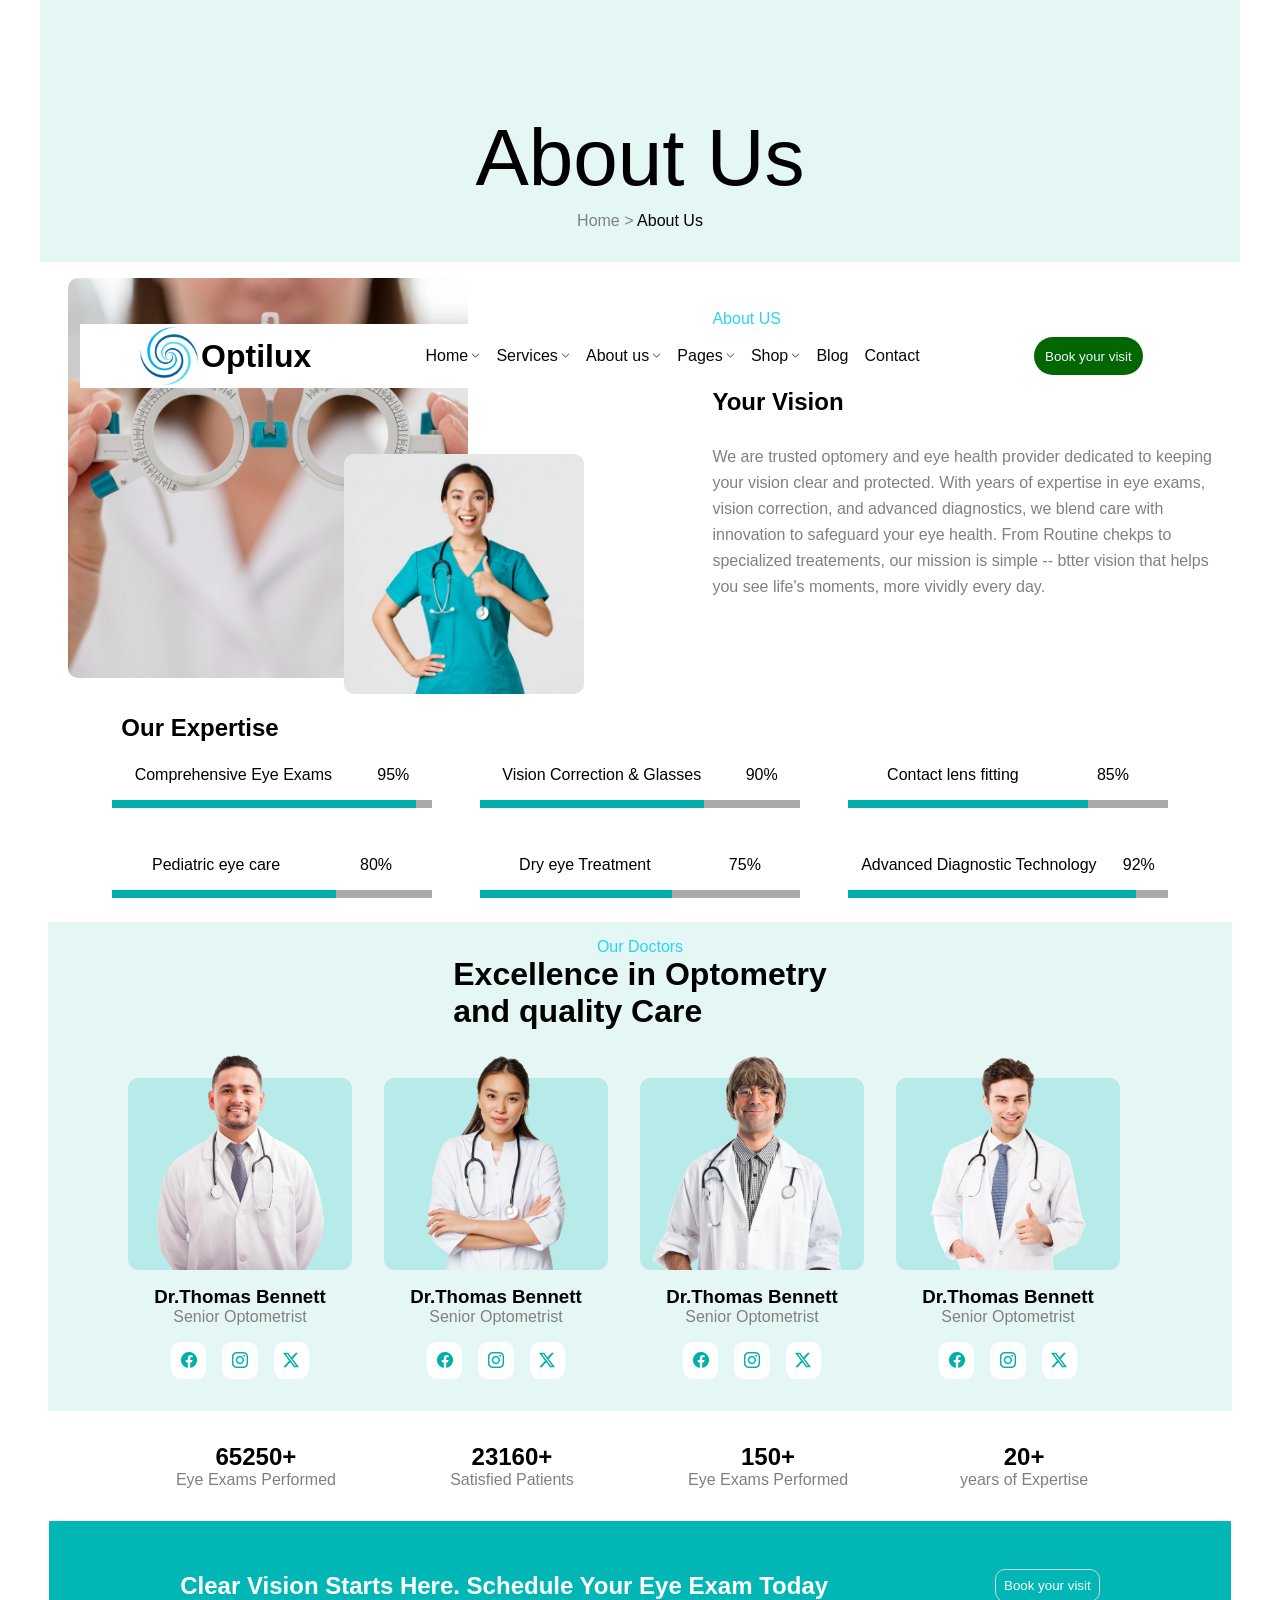
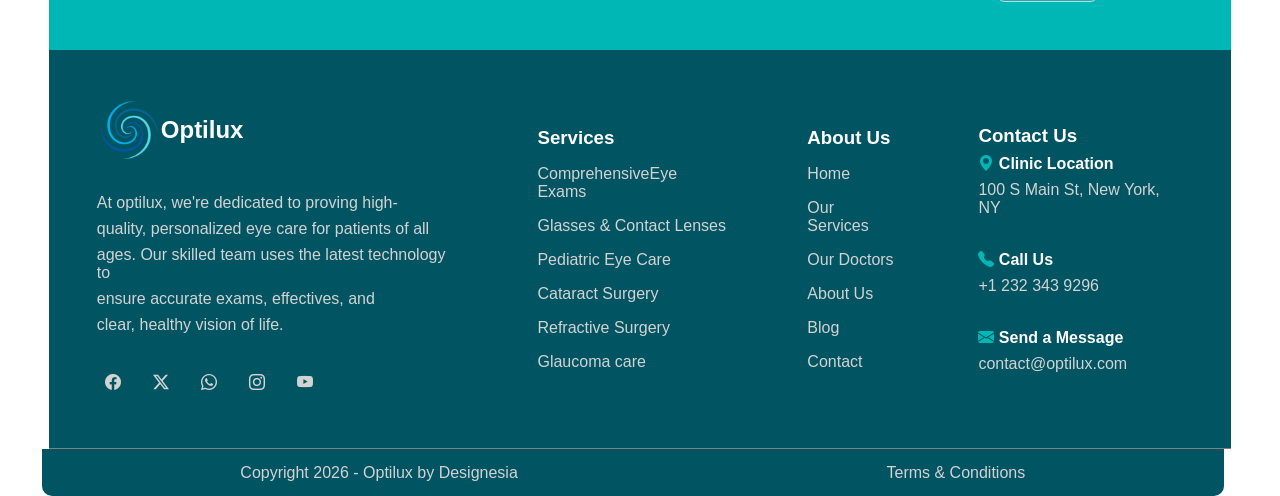
==== about.html @ 43e22937 "the first commit of the final project of the css and html" ====
<!DOCTYPE html>
<html lang="en">
<head>
    <meta charset="UTF-8">
    <meta name="viewport" content="width=device-width, initial-scale=1.0">
    <link rel="stylesheet" href="public/css/about.css">
    <link rel="stylesheet" href="https://cdn.jsdelivr.net/npm/bootstrap-icons@1.11.3/font/bootstrap-icons.min.css">
    <title>Document</title>
     
</head>
<body>
    <header class="thetop">
        <div class="imgandtitle">
       <img src="public/images/pngtree-hurricane-vortex-logo-symbol-png-image_6435398.png" alt="">
        <h1>Optilux</h1>
        </div>
       
        <nav class="thenavbar">
         <ul>
            <li><a href="index.html">Home <i class="bi bi-chevron-down" style="font-size: xx-small;"></i></a></li>
            <li><a href="services.html">Services <i class="bi bi-chevron-down" style="font-size: xx-small;"></i></a></li>
            <li><a href="about.html">About us <i class="bi bi-chevron-down" style="font-size: xx-small;"></i></a></li>
            <li><a href="">Pages <i class="bi bi-chevron-down" style="font-size: xx-small;"></i></a></li>
            <li><a href="">Shop <i class="bi bi-chevron-down" style="font-size: xx-small;"></i></a></li>
            <li><a href="">Blog</a></li>
            <li><a href="">Contact</a></li>
         </ul>
        </nav>
        <button class="btn1"><p>Book your visit</p></button>
    </header>
<main>
    <section class="conta1">
        <div class="box1">
            <h1 class="h1first">About Us</h1>
            <p><span class="grayp">Home > </span>About Us </p>
        </div>
    </section>

    <section class="conta2">
   <div class="box2">
    <img class="c2frstimg" src="public/images/massen.webp" alt="">
    <img class="c2scdimg" src="public/images/thumsup.webp" alt="">
   </div>

   <div class="box3">
    <p class="bluep">About US</p>
    <h1>Caring for Eyes, Enhancing <br> Your Vision</h1>
    <div class="clsdivtxt">
        <p class="grayp">We are trusted optomery and eye health provider dedicated to keeping
        <p class="grayp">your vision clear and protected. With years of expertise  in eye exams,</p> 
        <p class="grayp"> vision correction, and advanced diagnostics, we blend care with </p>
        <p class="grayp">innovation to safeguard your eye health. From Routine chekps to </p>
        <p class="grayp">specialized treatements, our mission is simple -- btter vision that helps</p> 
        <p class="grayp">you see life's moments, more vividly every day.</p>
    </div>
   
   </div>

    </section>
    <!--todo the start of the div that contain the last part of the section    -->
    <h2 class="marglf">Our Expertise</h2>
<div class="container2">
    <!-- ?the begin of  box3 -->
     <div class="box4">
        
        <div class="analis">
            <div class="textpercentage"><p>Comprehensive Eye Exams</p> <p class="plightgray">95%</p> </div>
            <div class="grayone"><div class="greenone"></div></div>
        </div>
        
        <div class="analis">
            <div class="textpercentage"><p>Vision Correction & Glasses</p> <p class="plightgray">90%</p> </div>
            <div class="grayone"><div class="greenone1"></div></div>
        </div>
        
        <div class="analis">
            <div class="textpercentage"><p>Contact lens fitting</p> <p class="plightgray">85%</p> </div>
            <div class="grayone"><div class="greenone2"></div></div>
        </div>
        
        <div class="analis">
            <div class="textpercentage"><p>Pediatric eye care</p> <p class="plightgray">80%</p> </div>
            <div class="grayone"><div class="greenone3"></div></div>
        </div>
        
        <div class="analis">
            <div class="textpercentage"><p>Dry eye Treatment</p> <p class="plightgray">75%</p> </div>
            <div class="grayone"><div class="greenone4"></div></div>
        </div>
        
        <div class="analis">
            <div class="textpercentage"><p>Advanced Diagnostic Technology</p> <p class="plightgray">92%</p> </div>
            <div class="grayone"><div class="greenone5"></div></div>
        </div>
        <!--? the end of the box3 -->
     </div>
<!-- todo the end of the div that contain the last part of the section -->
</div>  

<!-- the div that contain the text before the section -->
 <div class="div§txt§">
       <p class="bluep">Our Doctors</p>
       <h1>Excellence in Optometry <br> and quality Care</h1> 
    </div>
<section class="conta3">
   
    

    <div class="div-cards">
          <!--? the card that contain the img and the text and the box -->
<div>
    <div class="imgbox">
       <img class="imgmex" src="public/images/mexi.webp" alt=""> 
    </div>
    
    <div>
        <div class="txtdr">
          <h3>Dr.Thomas Bennett</h3>
        <p class="grayp">Senior Optometrist</p>  
        </div>
        
        <div class="iconconta">
            <div class="iconbox"><i class="bi bi-facebook"></i></div><div class="iconbox"><i class="bi bi-instagram"></i></div><div class="iconbox"><i class="bi bi-twitter-x"></i></div>
        </div>

    </div>
    <!--? the card that contain the img and the text and the box -->
</div>


    <!--? the card that contain the img and the text and the box -->
<div>
    <div class="imgbox">
       <img class="imgmex" src="public/images/toky.webp" alt=""> 
    </div>
    
    <div>
        <div class="txtdr">
          <h3>Dr.Thomas Bennett</h3>
        <p class="grayp">Senior Optometrist</p>  
        </div>
        
        <div class="iconconta">
            <div class="iconbox"><i class="bi bi-facebook"></i></div><div class="iconbox"><i class="bi bi-instagram"></i></div><div class="iconbox"><i class="bi bi-twitter-x"></i></div>
        </div>

    </div>
    <!--? the card that contain the img and the text and the box -->
</div>


    <!--? the card that contain the img and the text and the box -->
<div>
    <div class="imgbox">
       <img class="imgmex" src="public/images/haiw.webp" alt=""> 
    </div>
    
    <div>
        <div class="txtdr">
          <h3>Dr.Thomas Bennett</h3>
        <p class="grayp">Senior Optometrist</p>  
        </div>
        
        <div class="iconconta">
            <div class="iconbox"><i class="bi bi-facebook"></i></div><div class="iconbox"><i class="bi bi-instagram"></i></div><div class="iconbox"><i class="bi bi-twitter-x"></i></div>
        </div>

    </div>
    <!--? the card that contain the img and the text and the box -->
</div>

    <!--? the card that contain the img and the text and the box -->
<div>
    <div class="imgbox">
       <img class="imgmex" src="public/images/sthaiw.webp" alt=""> 
    </div>
    
    <div>
        <div class="txtdr">
          <h3>Dr.Thomas Bennett</h3>
        <p class="grayp">Senior Optometrist</p>  
        </div>
        
        <div class="iconconta">
            <div class="iconbox"><i class="bi bi-facebook"></i></div><div class="iconbox"><i class="bi bi-instagram"></i></div><div class="iconbox"><i class="bi bi-twitter-x"></i></div>
        </div>

    </div>
    <!--? the card that contain the img and the text and the box -->
</div>  


    </div>

</section>

<section class="conta4">
    <div class="card2">
      <h1>65250+</h1>
      <p class="grayp">Eye Exams Performed</p>
    </div>
    <div class="card2">
      <h1>23160+</h1>
      <p class="grayp">Satisfied Patients</p>
    </div>

    <div class="card2">
      <h1>150+</h1>
      <p class="grayp">Eye Exams Performed</p>
    </div>

    <div class="card2">
      <h1>20+</h1>
      <p class="grayp">years of Expertise</p>
    </div>
</section>

   <div class="vdtxt">
    <h2>Clear Vision Starts Here. Schedule Your Eye Exam Today</h2>
     <button class="btnvd">Book your visit</button>    
</div>
<section class="conta8">
       <!-- ? the div that contain the icon and the title and the text and the logos -->
        <div class="box6">
           <div class="imgandtitle">
       <img src="public/images/pngtree-hurricane-vortex-logo-symbol-png-image_6435398.png" alt="">
        <h1>Optilux</h1>
        </div>

        <div class="txt6div">
             <p class="pwhitebold">At optilux, we're dedicated to proving high-</p>
             <p class="pwhitebold">quality, personalized eye care for patients of all</p>
             <p class="pwhitebold">ages. Our skilled team uses the latest technology to </p>
             <p class="pwhitebold"> ensure accurate exams, effectives, and </p> 
             <p class="pwhitebold"> clear, healthy vision of life. </p>

        </div>
        <!-- * the div that has the logos -->
        <div class="iconboxdiv">
          <div class="iconbox2"><i class="bi bi-facebook"></i></div>
          <div class="iconbox2"><i class="bi bi-twitter-x"></i></div>
          <div class="iconbox2"><i class="bi bi-whatsapp"></i></div>
          <div class="iconbox2"><i class="bi bi-instagram"></i></div>
          
          
          <div class="iconbox2"><i class="bi bi-youtube"></i></div>

        <!-- * the end of the div that has the logos  -->
        </div>
 <!--? the div that contain the icon and the title and the text and the logos -->
        </div>

        <!-- ? the start of the div that contain the services section -->
         <div class="box7">
            <h3>Services</h3>
            <p class="pwhitebold">ComprehensiveEye Exams</p>
            <p class="pwhitebold">Glasses & Contact Lenses</p>
            <p class="pwhitebold">Pediatric Eye Care</p>
            <p class="pwhitebold">Cataract Surgery</p>
            <p class="pwhitebold">Refractive Surgery</p>
            <p class="pwhitebold">Glaucoma care</p>
          <!-- ? the end of the div that contain the services section -->
        </div>

        <!-- ? the start of the div that contain the About us part -->
         <div class="box8">
        <h3>About Us</h3>
        <p class="pwhitebold">Home</p>
        <p class="pwhitebold">Our Services</p>
        <p class="pwhitebold">Our Doctors</p>
        <p class="pwhitebold">About Us</p>
        <p class="pwhitebold">Blog</p>
        <p class="pwhitebold">Contact</p>
            <!-- ? the end of thediv that contain the About us part -->
         </div>

         <!--? the start of the div that contain the contact part  -->
         <div class="box9">
               <h3>Contact Us</h3>
               <h4><i class="bi bi-geo-alt-fill" style="color: rgb(1, 183, 182);"></i>  Clinic Location</h4>
               <p class="pwhitebold">100 S Main St, New York, NY</p>
               <br>
               <h4><i class="bi bi-telephone-fill" style="color:rgb(1, 183, 182);"></i>  Call Us</h4>
               <p class="pwhitebold"> +1 232 343 9296</p>
               <br>
               <h4><i class="bi bi-envelope-fill" style="color: rgb(1, 183, 182);"></i>  Send a Message</h4>
               <p class="pwhitebold">contact@optilux.com</p>
            <!-- ? the end of div that contain the contact part -->
         </div>
</section>
    </main>

    <footer>
        <p class="pwhitebold">Copyright 2026 - Optilux by Designesia</p>
        <p class="pwhitebold">Terms & Conditions</p>
    </footer>
</main>
    
</body>
</html>
---- public/css/about.css ----
*{
    padding: 0%;
    margin: 0%;
}
body{
    font-family: 'Gill Sans', 'Gill Sans MT', Calibri, 'Trebuchet MS', sans-serif;
}
main{
    display: flex;
    flex-direction: column;
    justify-content: center;
    align-items: center;
}
.thetop{
    background-color: white;
    position: fixed;
    bottom: 32rem;
    left: 5rem;
    display: flex;
    flex-direction: row;
    justify-content: space-around;
    align-items: center;
    width: 70rem;
    z-index: 1000;
}
.imgandtitle{
    display: flex;
    flex-direction: row;
    align-items: center;
}
.imgandtitle img{
    width:4rem ;
}
.thenavbar{
    display: flex;
     gap: 1rem;
}
.thenavbar ul{
    display: flex;
    gap: 1rem;
    list-style: none;
}
.thenavbar ul a{
    color: rgb(8, 8, 8);
text-decoration: none;
    list-style: none;
    display: flex;
    align-items: center;
    justify-content: center;
    gap: 0.2rem;
}

.btn1{
    padding: 0.7rem;
    border-radius: 20px;
    border: none;
    background-color: rgb(2, 103, 2);
    color: aliceblue;
    cursor: pointer;
}
.btn1:hover p{
     transform: translateY(-7px);
}

/* the first container */
.conta1{
    padding-top: 5rem;
    margin-top: rem;
    width: 75rem;
background-color: rgb(229, 247, 245);

}
.box1{
    margin: 1rem;
    display: flex;
    flex-direction: column;
  align-items: center;
  padding: 1rem;
  gap: 0.5rem;
}
.grayp{
    color: gray;
}
.h1first{
    font-size: 5rem;
    font-weight: 400;
}

/* the second container */
.conta2{
display: flex;
flex-direction: row;
margin: 1rem;
}
.box2{

}
.bluep{
    color: rgb(40, 212, 246);
}
.c2frstimg{
width: 25rem;
border-radius: 10px;
}
.c2scdimg{
    position: relative;
    right: 8rem;
    top: 1rem;
    border-radius: 10px;
width: 15rem;
}
.box3{
    display: flex;
    flex-direction: column;
    gap: 2rem;
    margin-top:2rem;
}
.clsdivtxt{
display: flex;
flex-direction: column;
gap: 0.5rem;
}
.grayp2{
    color: gray;
    display: flex;
    flex-direction: column;
    gap: 1rem;
}

.container2{
    display: flex;
    justify-content: center;
}
.box4{
    display: grid;
    grid-template-columns: repeat(3,1fr);
    grid-template-rows: repeat(2,1fr);
    gap: 2rem;
}
.analis{
    display: flex;
    flex-direction: column;
    gap: 1rem;
    padding: 0.5rem;
}
.marglf{
    margin-right: 55rem;
    padding: 1rem;
}
.textpercentage{
    justify-content: space-around;
    display: flex;
}
.grayone{
    background-color: rgb(170, 169, 169);
    height: 0.5rem;
    width: 20rem;
}
.greenone{
    background-color: rgb(0, 174, 173);
    height: 0.5rem;
    width: 19rem;
}
.greenone1{
    background-color:rgb(0, 174, 173);
    height: 0.5rem;
    width: 14rem;
}
.greenone2{
    background-color: rgb(0, 174, 173);
    height: 0.5rem;
    width: 15rem;
}
.greenone3{
    background-color: rgb(0, 174, 173);
    height: 0.5rem;
    width: 14rem;
}
.greenone4{
    background-color: rgb(0, 174, 173);
    height: 0.5rem;
    width: 12rem;
}
.greenone5{
    background-color: rgb(0, 174, 173);
    height: 0.5rem;
    width: 18rem;
}

/* the third section */
.conta3{
    justify-content: center;
    align-items: center;
    width: 70rem;
    background-color: rgb(229, 247, 245);
    gap: 2rem;
    display: grid;
    grid-template-columns: repeat(4,1fr);
padding: 2rem;
}
.div§txt§{
    margin-top: 1rem;
    padding: 1rem;
    display: flex;
    flex-direction: column;
    align-items: center;
    background-color:rgb(229, 247, 245) ;
    width: 72rem;
}
.div-cards{
    justify-content: center;
    align-items: center;
    gap: 2rem;
    display: flex;
    margin-left:4rem;
}
.imgbox{
    border-radius: 10px;
    height: 12rem;
    background-color: rgb(182, 235, 234);
}
.iconconta{
    display: flex;
    flex-direction: row;
    align-items: center;
    gap: 1rem;
    justify-content: center;
}
.txtdr{
display: flex;
flex-direction: column;
padding: 1rem;
align-items: center;
}
.imgmex{
    position: relative;
    bottom: 2rem;
    width: 14rem;
}
.iconbox{
    background-color: white;
    border-radius: 10px;
    padding: 0.6rem;
    color: rgb(0, 174, 173);
    cursor: pointer;
}
.iconbox:hover{
    color: white;
background-color: aqua;
}

/* the fourth section */
.conta4{
    display: grid;
    grid-template-columns: repeat(4,1fr);
    gap: 6rem;
    padding: 2rem;
}
.card2{
    display: flex;
    flex-direction: column;
    align-items: center;
}
.vdtxt{
    width: 67.9rem;
    padding: 3rem;
    background-color: rgb(1, 183, 182);
    color: white;
    display: flex;
    justify-content: center;
    align-items: center;
    justify-content: space-around;
}
.btnvd{
    border-radius: 10px;
    padding: 0.5rem;
    border: 1px solid lightgray;
    background-color: rgb(1, 183, 182);
    color: white;
    cursor: pointer;
}



/* the eightth container */
.conta8{
    width: 67.9rem;
display: flex;
flex-direction: row;
gap: 5rem;
background-color: rgb(1, 84, 97);
color: white;
align-items: center;
padding: 3rem;
border-bottom: 1px solid gray;
}
.pwhitebold{
    color: lightgray;
}
.box6{
    gap: 2rem;
    display: flex;
    flex-direction: column;
}
.box7{
    gap: 1rem;
    display: flex;
    flex-direction: column;
}
.box8{
    gap: 1rem;
    display: flex;
    flex-direction: column;
}
.box9{
    gap: 0.5rem;
    display: flex;
    flex-direction: column;
}
.txt6div{
    display: flex;
    flex-direction: column;
    gap: 0.5rem;
}
.iconboxdiv{
    display: flex;
    flex-direction: row;
    gap: 1rem;
}
.iconbox2{
    color: lightgray;
    border-radius: 10px;
    padding: 0.5rem;
}

/* footer */
footer{
    width: 72.1rem;
    display: flex;
flex-direction: row;
justify-content: space-around;
background-color: rgb(1, 84, 97);
color: white;
align-items: center;
padding: 0.9rem;
margin-left: 2.6rem;
border-bottom-left-radius: 10px;
border-bottom-right-radius: 10px;

}
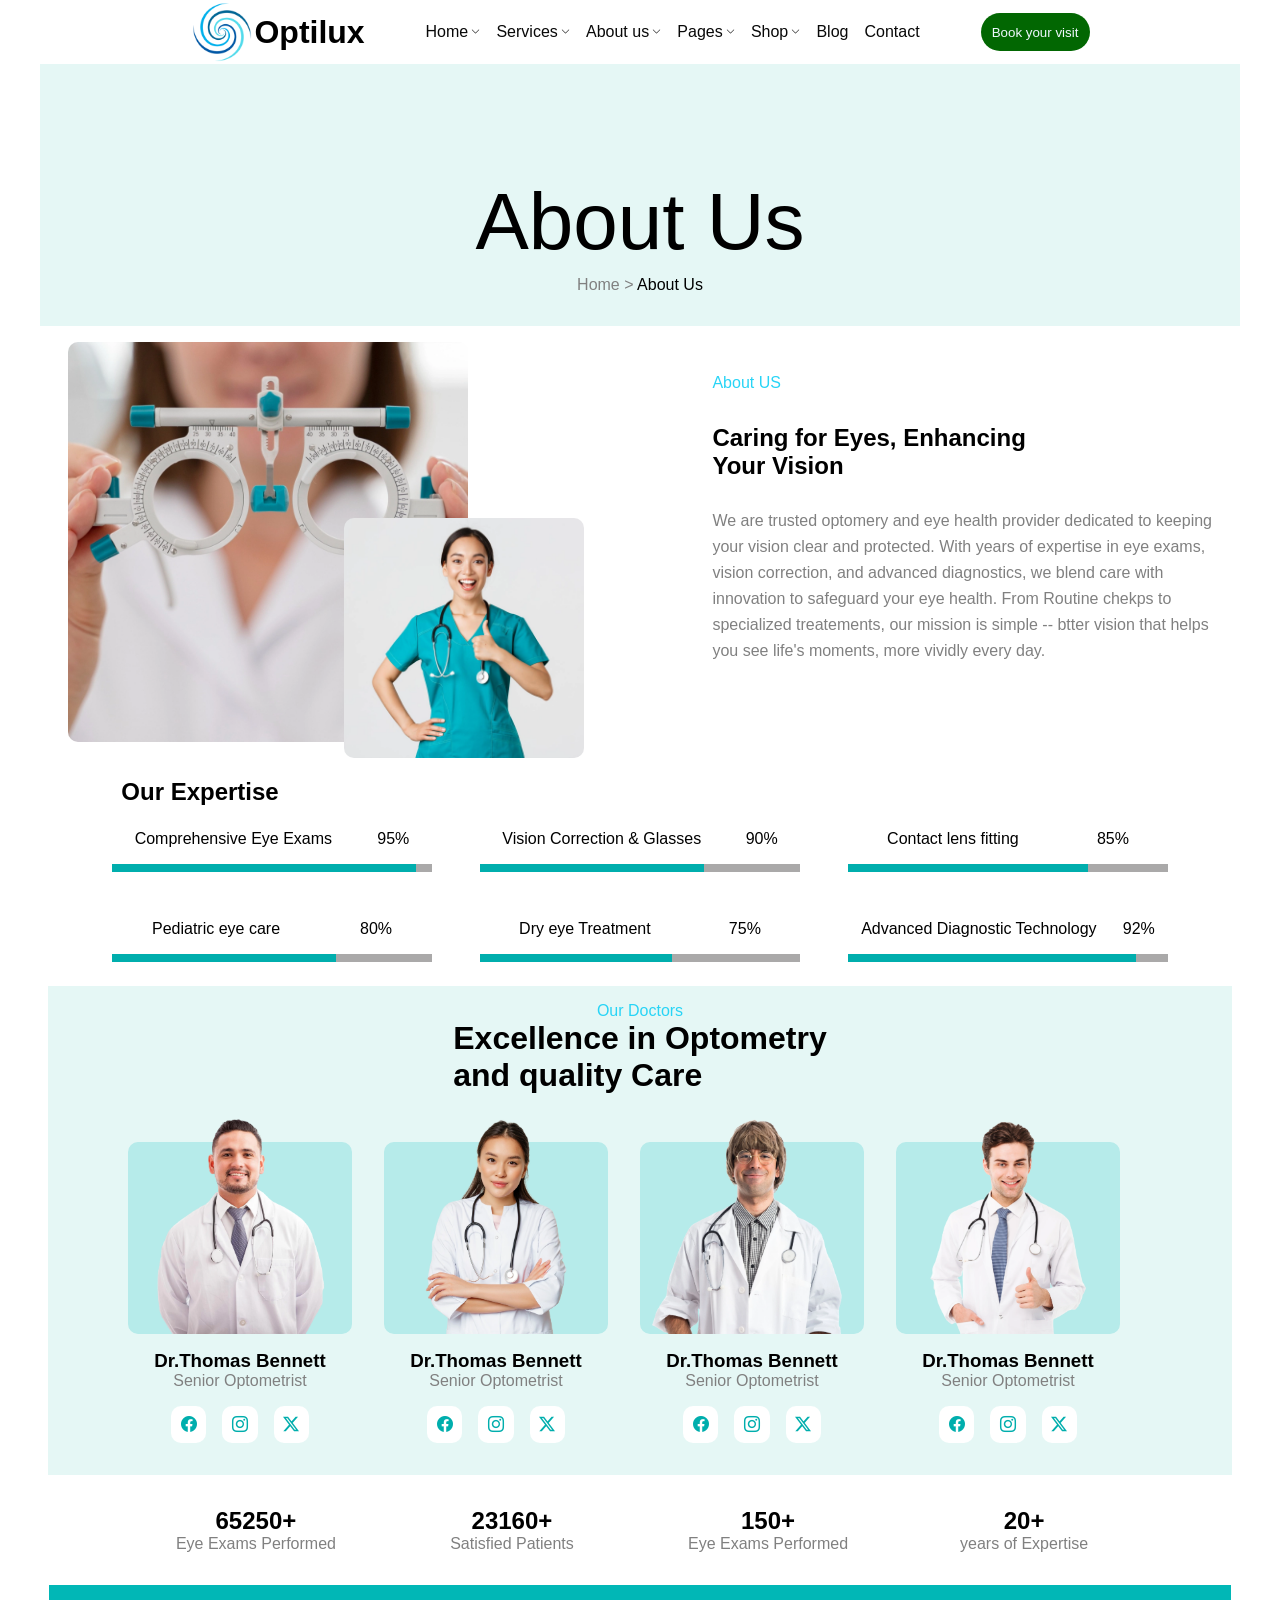
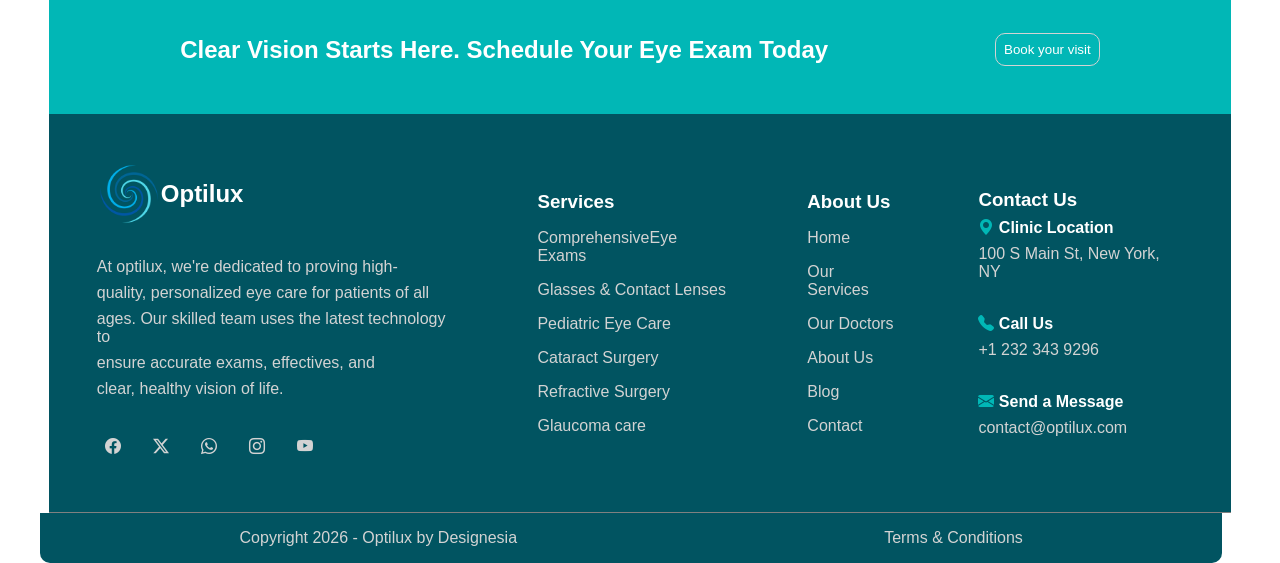
==== commit c2910c36: "editing the spacing" ====
--- a/about.html
+++ b/about.html
@@ -20,10 +20,10 @@
             <li><a href="index.html">Home <i class="bi bi-chevron-down" style="font-size: xx-small;"></i></a></li>
             <li><a href="services.html">Services <i class="bi bi-chevron-down" style="font-size: xx-small;"></i></a></li>
             <li><a href="about.html">About us <i class="bi bi-chevron-down" style="font-size: xx-small;"></i></a></li>
-            <li><a href="">Pages <i class="bi bi-chevron-down" style="font-size: xx-small;"></i></a></li>
-            <li><a href="">Shop <i class="bi bi-chevron-down" style="font-size: xx-small;"></i></a></li>
+            <li><a href="faq.html">Pages <i class="bi bi-chevron-down" style="font-size: xx-small;"></i></a></li>
+            <li><a href="shop1.html">Shop <i class="bi bi-chevron-down" style="font-size: xx-small;"></i></a></li>
             <li><a href="">Blog</a></li>
-            <li><a href="">Contact</a></li>
+            <li><a href="contact.html">Contact</a></li>
          </ul>
         </nav>
         <button class="btn1"><p>Book your visit</p></button>
@@ -294,7 +294,7 @@
         <p class="pwhitebold">Copyright 2026 - Optilux by Designesia</p>
         <p class="pwhitebold">Terms & Conditions</p>
     </footer>
-</main>
+
     
 </body>
 </html>
--- a/public/css/about.css
+++ b/public/css/about.css
@@ -13,15 +13,16 @@
 }
 .thetop{
     background-color: white;
-    position: fixed;
+    /* position: fixed;
     bottom: 32rem;
-    left: 5rem;
+    left: 5rem; */
     display: flex;
     flex-direction: row;
     justify-content: space-around;
     align-items: center;
-    width: 70rem;
+    width: 60rem;
     z-index: 1000;
+    margin-left: 10rem;
 }
 .imgandtitle{
     display: flex;
@@ -335,17 +336,16 @@
 
 /* footer */
 footer{
-    width: 72.1rem;
+    width: 71.9rem;
     display: flex;
 flex-direction: row;
 justify-content: space-around;
 background-color: rgb(1, 84, 97);
 color: white;
 align-items: center;
-padding: 0.9rem;
-margin-left: 2.6rem;
+padding: 1rem;
+margin-left: 2.5rem;
 border-bottom-left-radius: 10px;
 border-bottom-right-radius: 10px;
-
-}
-
+}
+
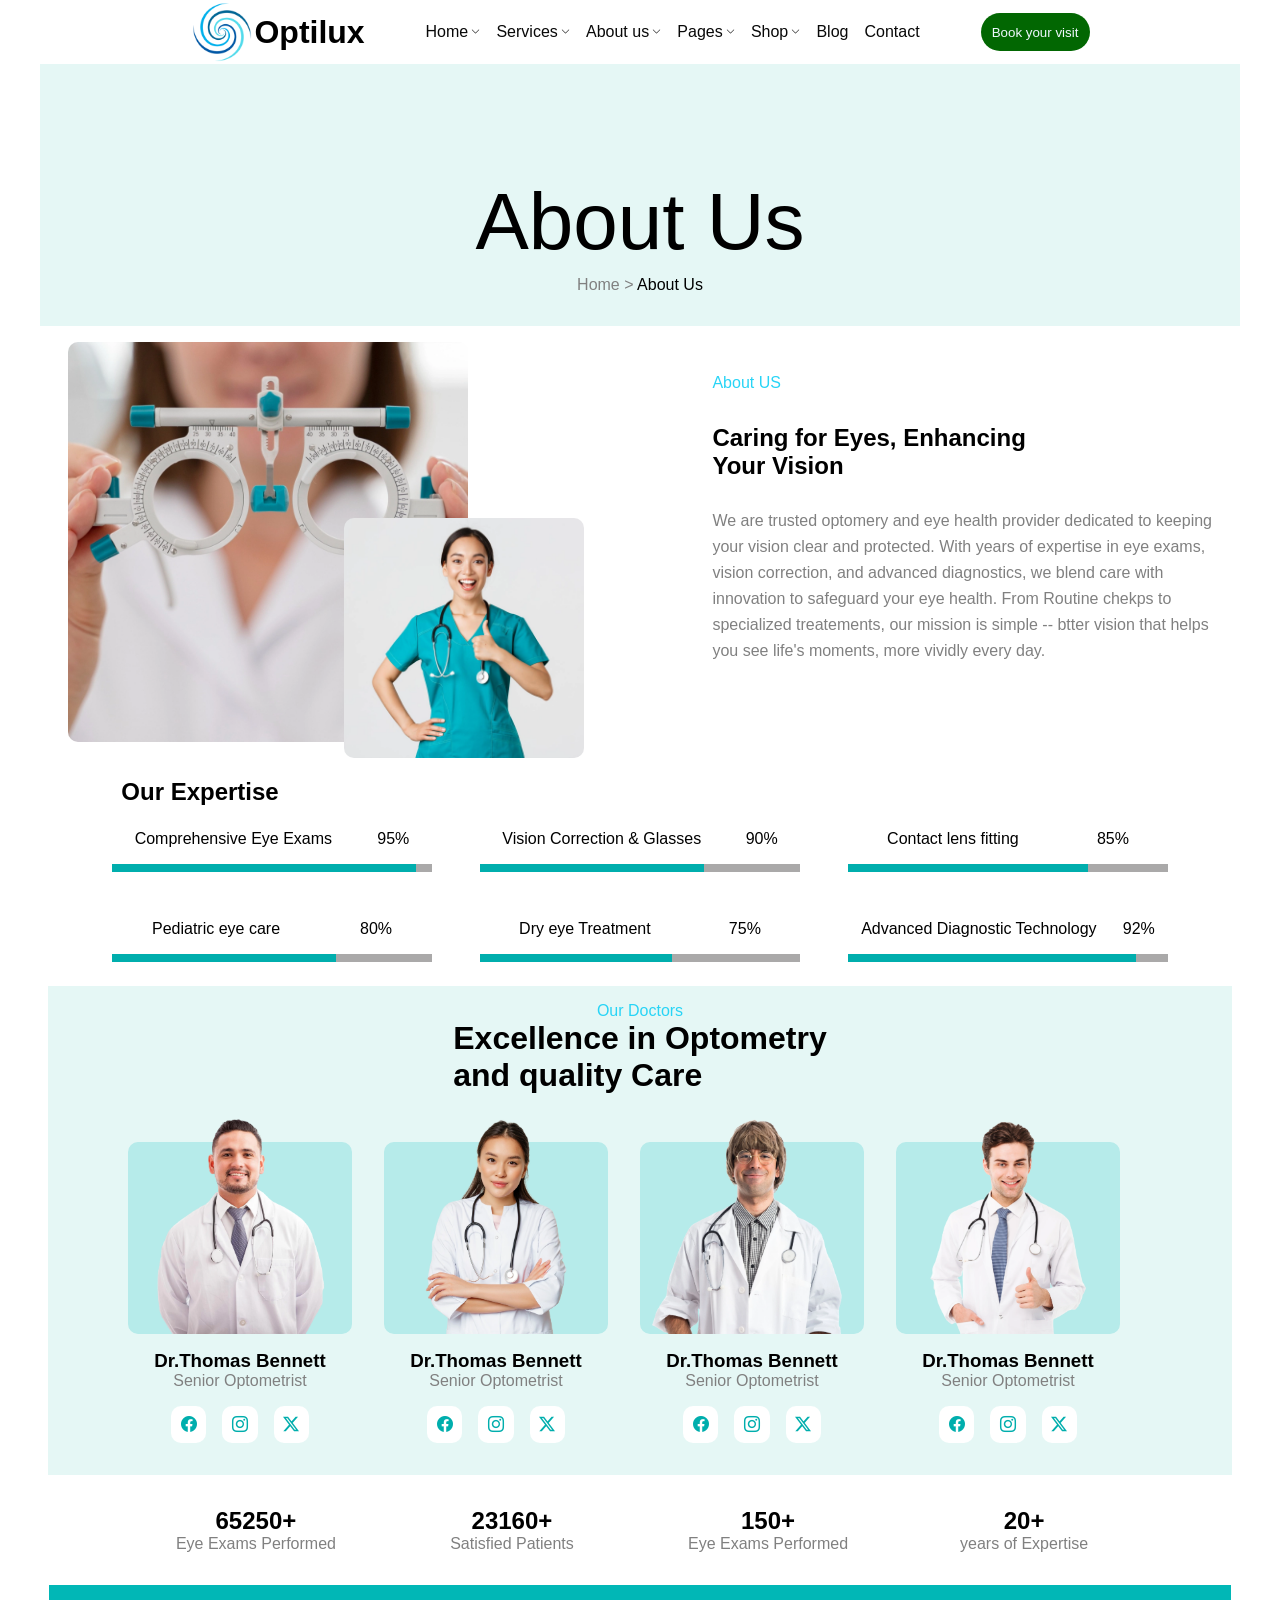
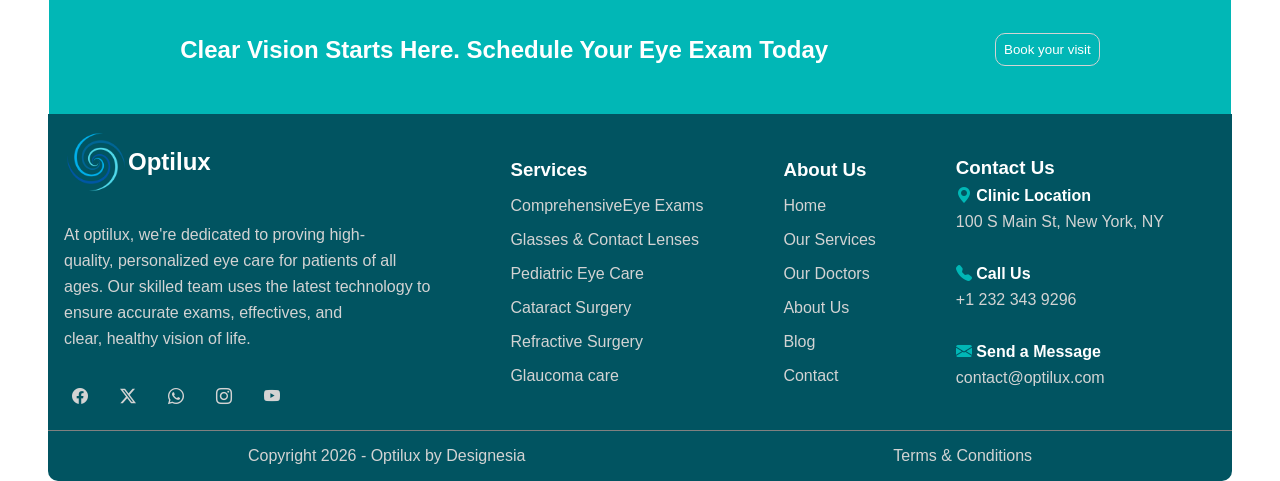
==== commit b8e4df0a: "adding the responsivity for the home page" ====
--- a/about.html
+++ b/about.html
@@ -291,8 +291,11 @@
     </main>
 
     <footer>
-        <p class="pwhitebold">Copyright 2026 - Optilux by Designesia</p>
+        <div class="ft">
+<p class="pwhitebold">Copyright 2026 - Optilux by Designesia</p>
         <p class="pwhitebold">Terms & Conditions</p>
+        </div>
+        
     </footer>
 
     
--- a/public/css/about.css
+++ b/public/css/about.css
@@ -282,17 +282,16 @@
 }
 
 
-
 /* the eightth container */
 .conta8{
-    width: 67.9rem;
+    padding: 1rem;
 display: flex;
 flex-direction: row;
 gap: 5rem;
 background-color: rgb(1, 84, 97);
 color: white;
 align-items: center;
-padding: 3rem;
+width: 90%;
 border-bottom: 1px solid gray;
 }
 .pwhitebold{
@@ -336,16 +335,286 @@
 
 /* footer */
 footer{
-    width: 71.9rem;
+    width:100%;
+      width: 100%;
+    display: flex;
+    flex-direction: column;
+    justify-content: center;
+    align-items: center;
+}
+.ft{
+    padding: 1rem;
+    width:90%;
     display: flex;
 flex-direction: row;
 justify-content: space-around;
 background-color: rgb(1, 84, 97);
 color: white;
 align-items: center;
-padding: 1rem;
-margin-left: 2.5rem;
 border-bottom-left-radius: 10px;
 border-bottom-right-radius: 10px;
 }
-
+@media(min-width:320px) and (max-width:321px){
+    .thetop{
+    display: flex;
+    flex-direction: column;
+    margin-left: 6rem;
+    align-items: center;
+    justify-content: center;
+    gap: 1rem;
+}
+.conta1{
+    margin: 1rem;
+    margin-left: 55rem;
+    width: 63rem;
+}
+.conta2{
+    display: flex;
+    flex-direction: column;
+    margin-left: 53rem;
+}
+.div§txt§{
+    width: 42rem;
+     margin-left: 50rem;
+}
+.div-cards{
+    margin-left: 20rem;
+   display: grid;
+    grid-template-columns: repeat(auto-fill, minmax(270px,1fr));
+}
+.conta3{
+    width: 40rem;
+    margin-left: 50rem;
+  display: grid;
+    grid-template-columns: repeat(auto-fill, minmax(270px,1fr));
+}
+.conta4{
+    width: 40rem;
+    margin-left: 50rem;
+  display: grid;
+    grid-template-columns: repeat(auto-fill, minmax(270px,1fr));
+}
+.vdtxt{
+    margin-left: 50rem;
+    width: 40rem;
+}
+.c2scdimg{
+    position: relative;
+    left:5rem;
+    bottom: 19rem;
+}
+.box4{
+    align-items: center;
+     margin-left: 47rem;
+  display: grid;
+    grid-template-columns: repeat(auto-fill, minmax(270px,1fr));
+}
+.conta8{
+     width: 44rem;
+    display: flex;
+    flex-direction: column;
+    margin-left: 50rem;
+}
+footer{
+    width: 48.9rem;
+    margin-left: 10.5rem;
+}
+}
+@media(min-width:375px) and (max-width:376px){
+    .thetop{
+    display: flex;
+    flex-direction: column;
+    margin-left: 6rem;
+    align-items: center;
+    justify-content: center;
+    gap: 1rem;
+}
+.conta1{
+    margin: 1rem;
+    margin-left: 48rem;
+    width: 60rem;
+}
+.conta2{
+    display: flex;
+    flex-direction: column;
+    margin-left: 53rem;
+}
+.div§txt§{
+    width: 42rem;
+     margin-left: 50rem;
+}
+.div-cards{
+    margin-left: 20rem;
+   display: grid;
+    grid-template-columns: repeat(auto-fill, minmax(270px,1fr));
+}
+.conta3{
+    width: 40rem;
+    margin-left: 50rem;
+  display: grid;
+    grid-template-columns: repeat(auto-fill, minmax(270px,1fr));
+}
+.conta4{
+    width: 40rem;
+    margin-left: 50rem;
+  display: grid;
+    grid-template-columns: repeat(auto-fill, minmax(270px,1fr));
+}
+.vdtxt{
+    margin-left: 50rem;
+    width: 40rem;
+}
+.c2scdimg{
+    position: relative;
+    left:5rem;
+    bottom: 19rem;
+}
+.box4{
+    align-items: center;
+     margin-left: 47rem;
+  display: grid;
+    grid-template-columns: repeat(auto-fill, minmax(270px,1fr));
+}
+.conta8{
+     width: 44rem;
+    display: flex;
+    flex-direction: column;
+    margin-left: 50rem;
+}
+footer{
+    width: 48.9rem;
+    margin-left: 12.3rem;
+}
+}
+@media(min-width:425px) and (max-width:426px){
+    .thetop{
+    display: flex;
+    flex-direction: column;
+    margin-left: 6rem;
+    align-items: center;
+    justify-content: center;
+    gap: 1rem;
+}
+.conta1{
+    margin: 1rem;
+    margin-left: 44rem;
+    width: 60rem;
+}
+.conta2{
+    display: flex;
+    flex-direction: column;
+    margin-left: 48rem;
+}
+.div§txt§{
+    width: 42rem;
+     margin-left: 48rem;
+}
+.div-cards{
+    margin-left: 20rem;
+   display: grid;
+    grid-template-columns: repeat(auto-fill, minmax(270px,1fr));
+}
+.conta3{
+    width: 40rem;
+    margin-left: 48rem;
+  display: grid;
+    grid-template-columns: repeat(auto-fill, minmax(270px,1fr));
+}
+.conta4{
+    width: 40rem;
+    margin-left: 50rem;
+  display: grid;
+    grid-template-columns: repeat(auto-fill, minmax(270px,1fr));
+}
+.vdtxt{
+    margin-left: 49rem;
+    width: 40rem;
+}
+.c2scdimg{
+    position: relative;
+    left:5rem;
+    bottom: 19rem;
+}
+.box4{
+    align-items: center;
+     margin-left: 47rem;
+  display: grid;
+    grid-template-columns: repeat(auto-fill, minmax(270px,1fr));
+}
+.conta8{
+     width: 44rem;
+    display: flex;
+    flex-direction: column;
+    margin-left: 49rem;
+}
+footer{
+    width: 48.9rem;
+    margin-left: 13.5rem;
+}
+}
+@media(min-width:768px) and (max-width:769px){
+    .thetop{
+    display: flex;
+    flex-direction: column;
+    margin-left: 3rem;
+    align-items: center;
+    justify-content: center;
+    gap: 1rem;
+}
+.conta1{
+    margin: 1rem;
+    margin-left: 20rem;
+    width: 60rem;
+}
+.conta2{
+    display: flex;
+    flex-direction: column;
+    margin-left: 20rem;
+}
+.div§txt§{
+    width: 42rem;
+     margin-left: 20rem;
+}
+.div-cards{
+    margin-left: 20rem;
+   display: grid;
+    grid-template-columns: repeat(auto-fill, minmax(270px,1fr));
+}
+.conta3{
+    width: 40rem;
+    margin-left: 20rem;
+  display: grid;
+    grid-template-columns: repeat(auto-fill, minmax(270px,1fr));
+}
+.conta4{
+    width: 40rem;
+    margin-left: 20rem;
+  display: grid;
+    grid-template-columns: repeat(auto-fill, minmax(270px,1fr));
+}
+.vdtxt{
+    margin-left: 20rem;
+    width: 40rem;
+}
+.c2scdimg{
+    position: relative;
+    left:5rem;
+    bottom: 19rem;
+}
+.box4{
+    align-items: center;
+     margin-left: 10rem;
+  display: grid;
+    grid-template-columns: repeat(auto-fill, minmax(270px,1fr));
+}
+.conta8{
+     width: 44rem;
+    display: flex;
+    flex-direction: column;
+    margin-left: 20rem;
+}
+footer{
+    width: 48.9rem;
+    margin-left: 9.5rem;
+}
+}
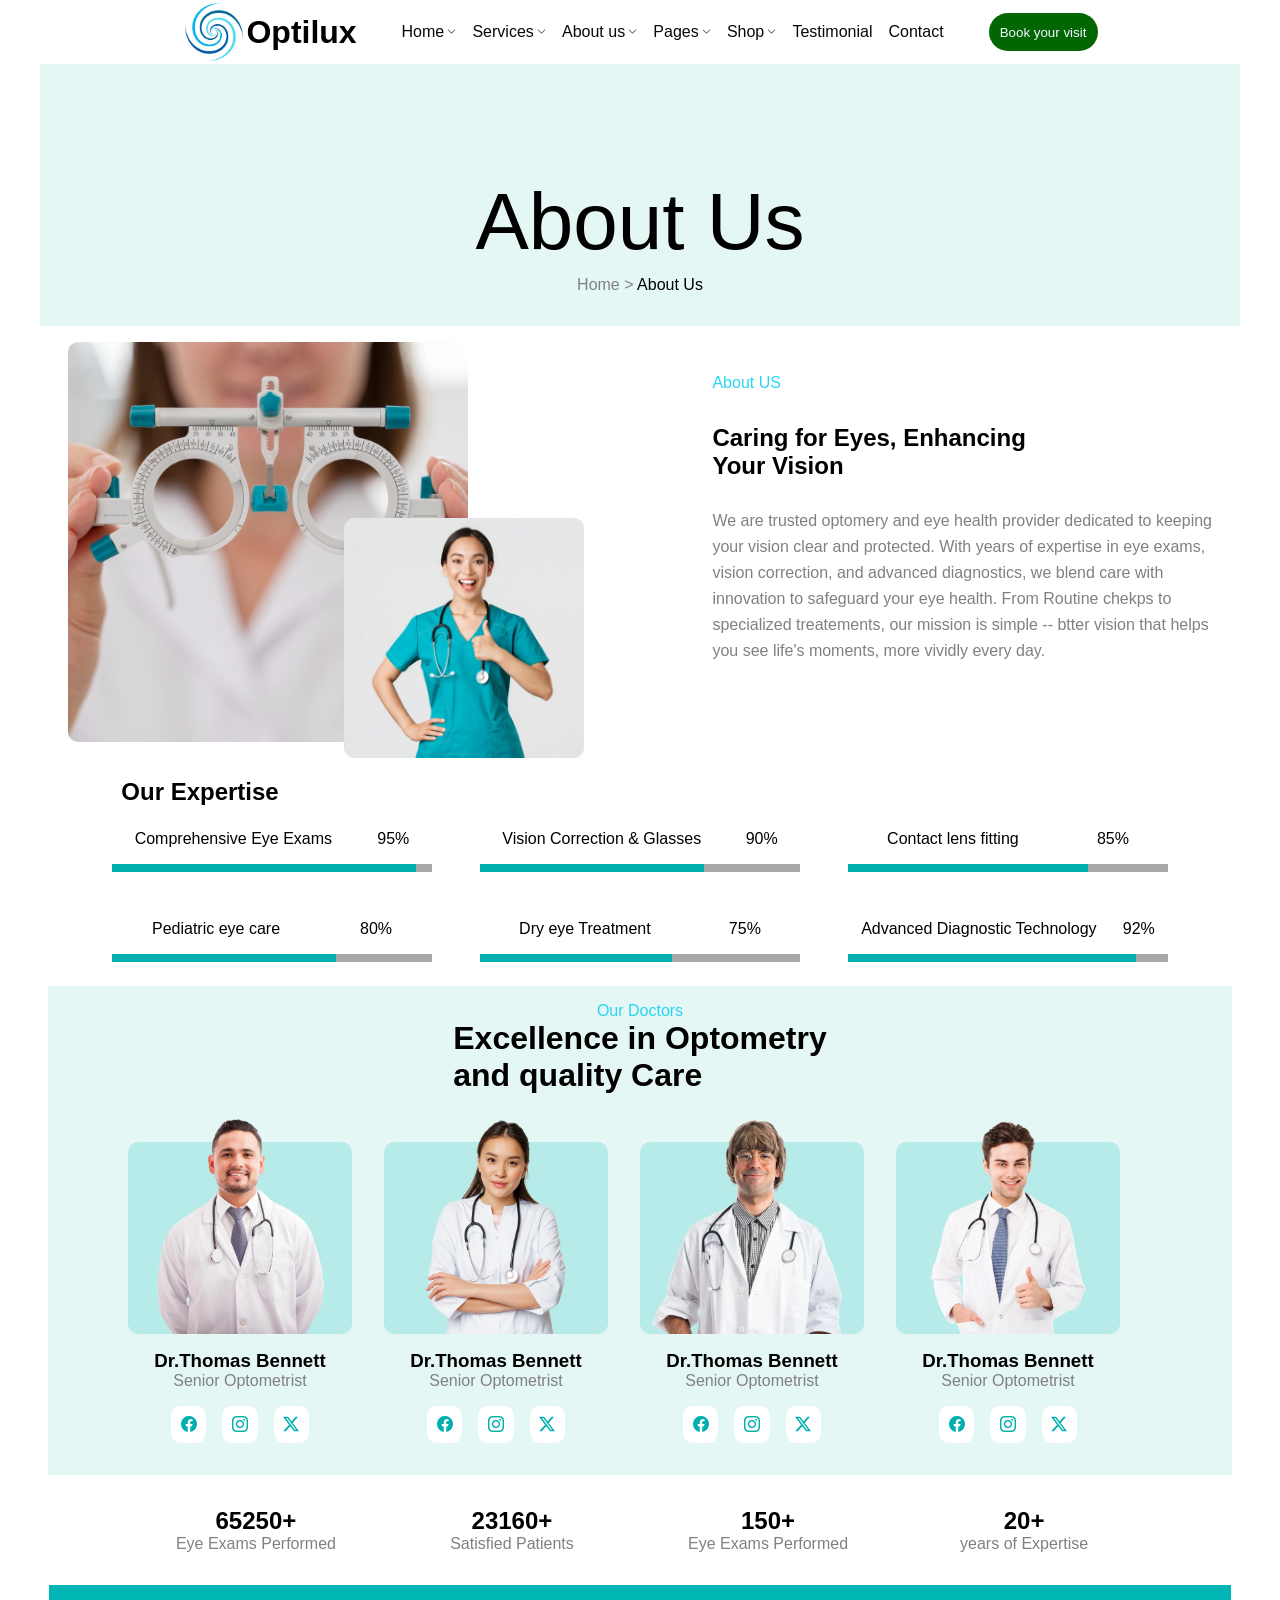
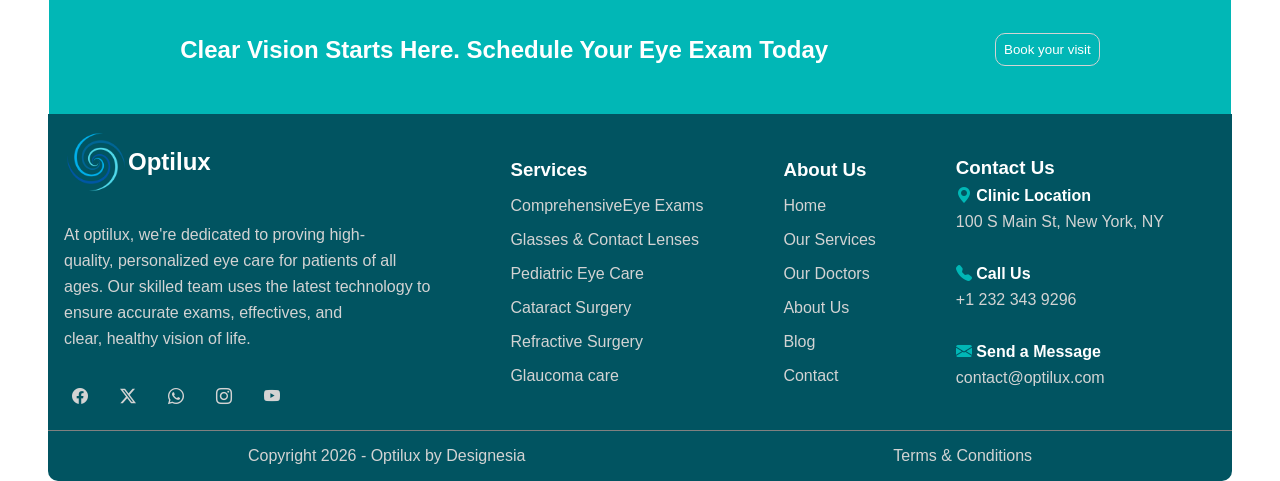
==== commit 185c16a8: "editing the space between every box and section" ====
--- a/about.html
+++ b/about.html
@@ -22,7 +22,7 @@
             <li><a href="about.html">About us <i class="bi bi-chevron-down" style="font-size: xx-small;"></i></a></li>
             <li><a href="faq.html">Pages <i class="bi bi-chevron-down" style="font-size: xx-small;"></i></a></li>
             <li><a href="shop1.html">Shop <i class="bi bi-chevron-down" style="font-size: xx-small;"></i></a></li>
-            <li><a href="">Blog</a></li>
+            <li><a href="">Testimonial</a></li>
             <li><a href="contact.html">Contact</a></li>
          </ul>
         </nav>
--- a/public/css/about.css
+++ b/public/css/about.css
@@ -358,20 +358,20 @@
     .thetop{
     display: flex;
     flex-direction: column;
-    margin-left: 6rem;
+    margin-left: 5rem;
     align-items: center;
     justify-content: center;
     gap: 1rem;
 }
 .conta1{
     margin: 1rem;
-    margin-left: 55rem;
-    width: 63rem;
+    margin-left: 47rem;
+    width: 55rem;
 }
 .conta2{
     display: flex;
     flex-direction: column;
-    margin-left: 53rem;
+    margin-left: 50rem;
 }
 .div§txt§{
     width: 42rem;
@@ -424,24 +424,24 @@
     .thetop{
     display: flex;
     flex-direction: column;
-    margin-left: 6rem;
+    margin-left: 3rem;
     align-items: center;
     justify-content: center;
     gap: 1rem;
 }
 .conta1{
     margin: 1rem;
-    margin-left: 48rem;
-    width: 60rem;
+    margin-left: 44rem;
+    width: 52rem;
 }
 .conta2{
     display: flex;
     flex-direction: column;
-    margin-left: 53rem;
+    margin-left: 47rem;
 }
 .div§txt§{
     width: 42rem;
-     margin-left: 50rem;
+     margin-left: 45rem;
 }
 .div-cards{
     margin-left: 20rem;
@@ -450,18 +450,18 @@
 }
 .conta3{
     width: 40rem;
-    margin-left: 50rem;
+    margin-left: 45rem;
   display: grid;
     grid-template-columns: repeat(auto-fill, minmax(270px,1fr));
 }
 .conta4{
     width: 40rem;
-    margin-left: 50rem;
+    margin-left: 45rem;
   display: grid;
     grid-template-columns: repeat(auto-fill, minmax(270px,1fr));
 }
 .vdtxt{
-    margin-left: 50rem;
+    margin-left: 43rem;
     width: 40rem;
 }
 .c2scdimg{
@@ -471,7 +471,7 @@
 }
 .box4{
     align-items: center;
-     margin-left: 47rem;
+     margin-left: 44rem;
   display: grid;
     grid-template-columns: repeat(auto-fill, minmax(270px,1fr));
 }
@@ -479,35 +479,37 @@
      width: 44rem;
     display: flex;
     flex-direction: column;
-    margin-left: 50rem;
+    margin-left: 43rem;
 }
 footer{
     width: 48.9rem;
-    margin-left: 12.3rem;
-}
-}
+    margin-left: 8.8rem;
+}
+}
+
+
 @media(min-width:425px) and (max-width:426px){
     .thetop{
     display: flex;
     flex-direction: column;
-    margin-left: 6rem;
+    margin-left: 5rem;
     align-items: center;
     justify-content: center;
     gap: 1rem;
 }
 .conta1{
     margin: 1rem;
-    margin-left: 44rem;
+    margin-left: 40rem;
     width: 60rem;
 }
 .conta2{
     display: flex;
     flex-direction: column;
-    margin-left: 48rem;
+    margin-left: 42rem;
 }
 .div§txt§{
     width: 42rem;
-     margin-left: 48rem;
+     margin-left: 42rem;
 }
 .div-cards{
     margin-left: 20rem;
@@ -516,7 +518,7 @@
 }
 .conta3{
     width: 40rem;
-    margin-left: 48rem;
+    margin-left: 42rem;
   display: grid;
     grid-template-columns: repeat(auto-fill, minmax(270px,1fr));
 }
@@ -527,7 +529,7 @@
     grid-template-columns: repeat(auto-fill, minmax(270px,1fr));
 }
 .vdtxt{
-    margin-left: 49rem;
+    margin-left: 42rem;
     width: 40rem;
 }
 .c2scdimg{
@@ -537,7 +539,7 @@
 }
 .box4{
     align-items: center;
-     margin-left: 47rem;
+     margin-left: 43rem;
   display: grid;
     grid-template-columns: repeat(auto-fill, minmax(270px,1fr));
 }
@@ -545,11 +547,11 @@
      width: 44rem;
     display: flex;
     flex-direction: column;
-    margin-left: 49rem;
+    margin-left: 42rem;
 }
 footer{
     width: 48.9rem;
-    margin-left: 13.5rem;
+    margin-left: 9.8rem;
 }
 }
 @media(min-width:768px) and (max-width:769px){
@@ -563,37 +565,45 @@
 }
 .conta1{
     margin: 1rem;
-    margin-left: 20rem;
-    width: 60rem;
+    margin-left: 16rem;
+    width: 50rem;
 }
 .conta2{
-    display: flex;
-    flex-direction: column;
-    margin-left: 20rem;
+    /* display: flex;
+    flex-direction: row; */
+    margin-left: 15rem;
+}
+.box3{
+    width: 20rem;
 }
 .div§txt§{
     width: 42rem;
-     margin-left: 20rem;
+     margin-left: 15rem;
+}
+.box2{
+    
 }
 .div-cards{
-    margin-left: 20rem;
+    margin-left: 6rem;
    display: grid;
-    grid-template-columns: repeat(auto-fill, minmax(270px,1fr));
+   grid-template-columns: repeat(2,1fr);
+    /* grid-template-columns: repeat(auto-fill, minmax(270px,1fr)); */
 }
 .conta3{
     width: 40rem;
-    margin-left: 20rem;
-  display: grid;
-    grid-template-columns: repeat(auto-fill, minmax(270px,1fr));
+    margin-left: 15rem;
+  display: grid;
+
+    /* grid-template-columns: repeat(auto-fill, minmax(270px,1fr)); */
 }
 .conta4{
     width: 40rem;
-    margin-left: 20rem;
+    margin-left: 15rem;
   display: grid;
     grid-template-columns: repeat(auto-fill, minmax(270px,1fr));
 }
 .vdtxt{
-    margin-left: 20rem;
+    margin-left: 14rem;
     width: 40rem;
 }
 .c2scdimg{
@@ -603,18 +613,18 @@
 }
 .box4{
     align-items: center;
-     margin-left: 10rem;
-  display: grid;
-    grid-template-columns: repeat(auto-fill, minmax(270px,1fr));
+     margin-left: 19rem;
+  display: grid;
+  grid-template-columns: repeat(2,1fr);
 }
 .conta8{
      width: 44rem;
     display: flex;
     flex-direction: column;
-    margin-left: 20rem;
+    margin-left: 14rem;
 }
 footer{
     width: 48.9rem;
-    margin-left: 9.5rem;
-}
-}
+    margin-left: 6.6rem;
+}
+}
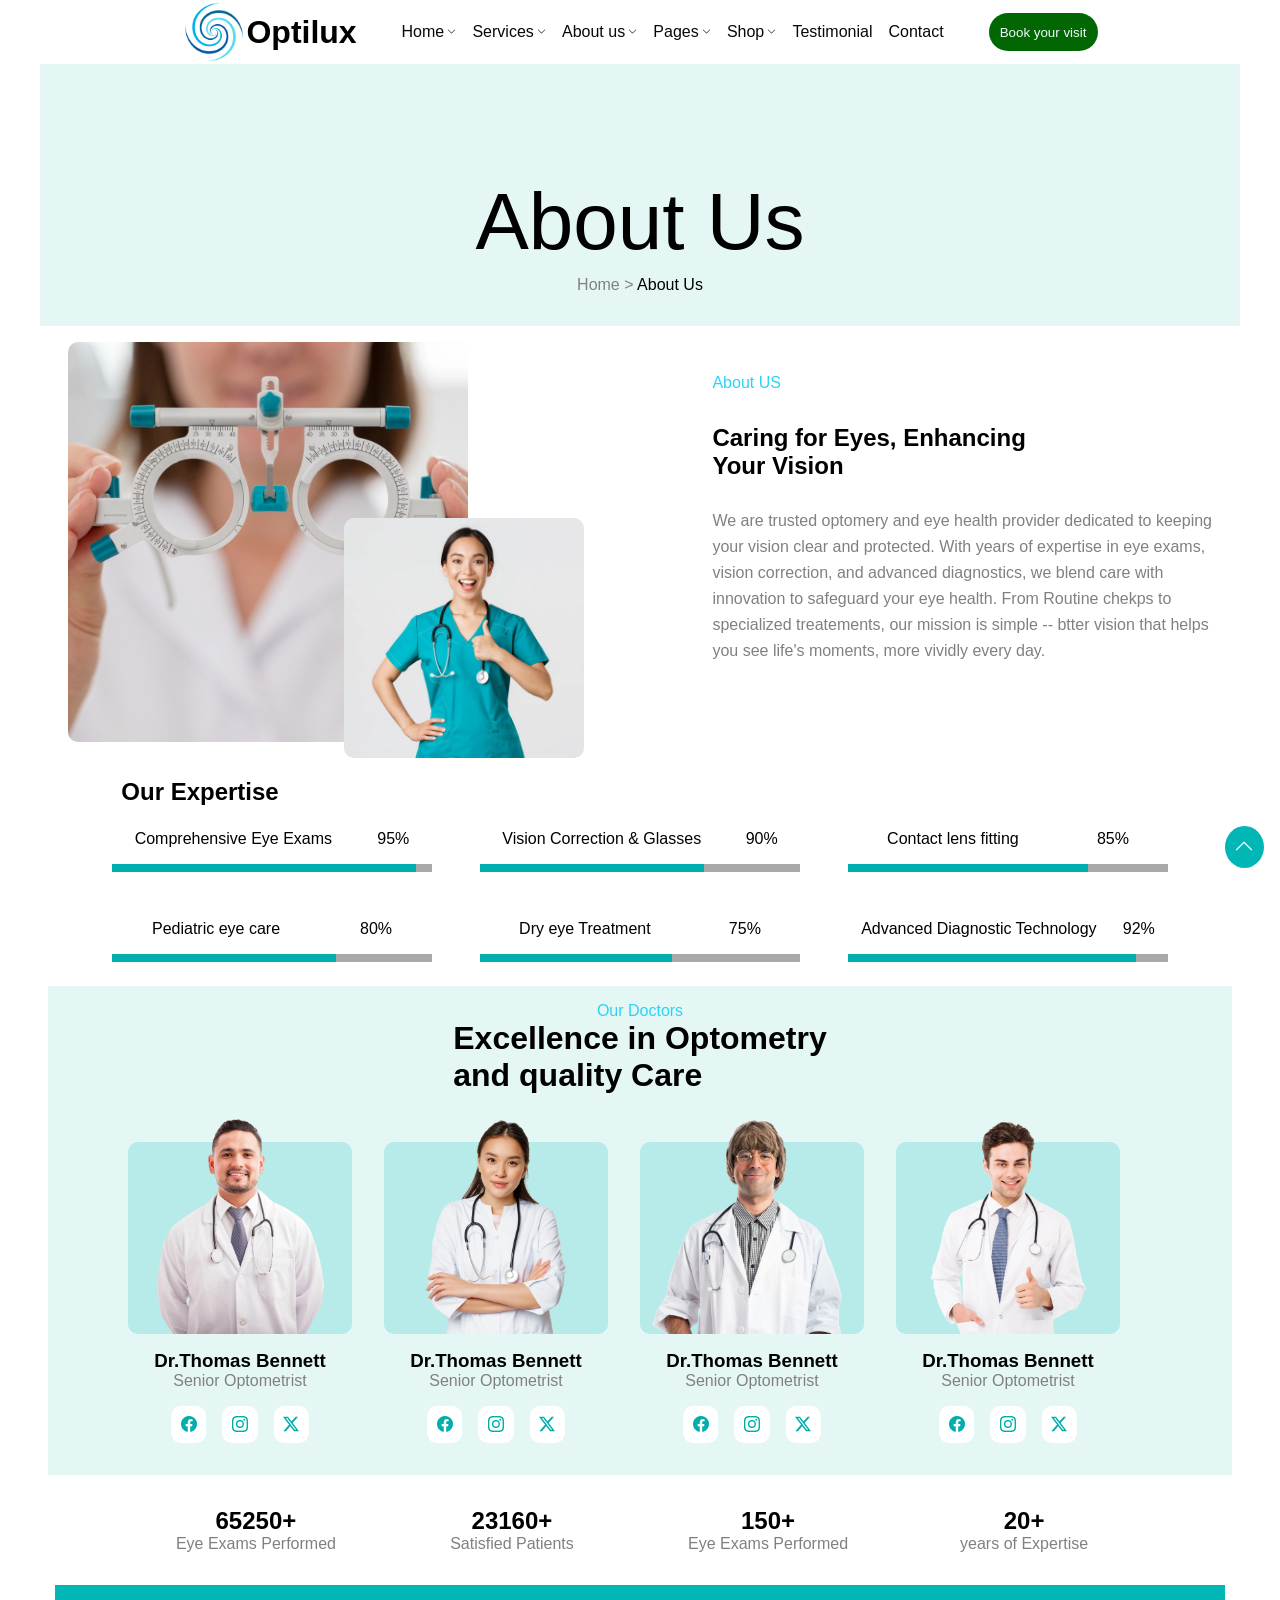
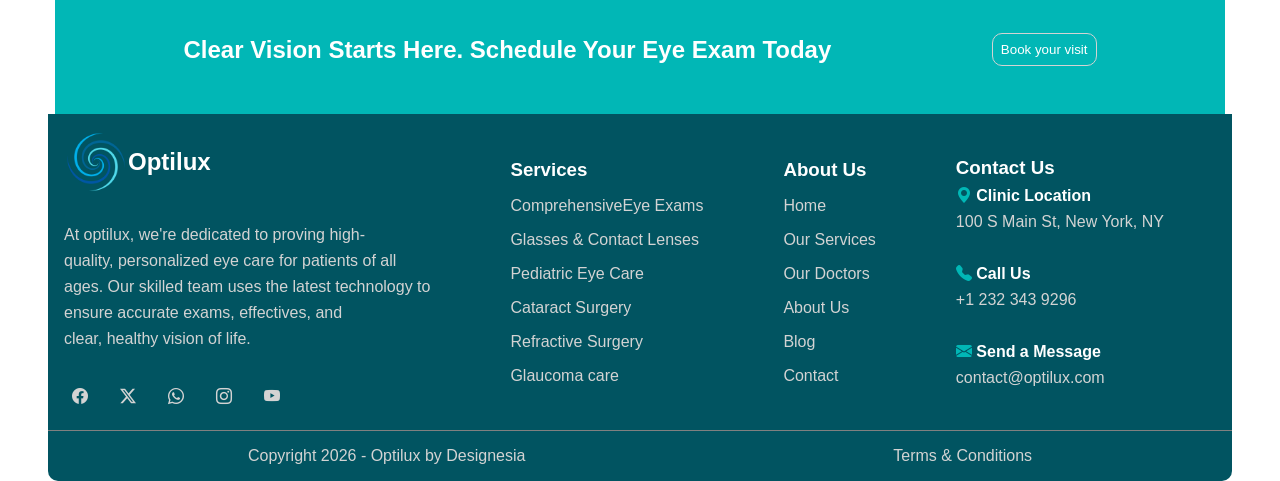
==== commit 2aa875be: "adding its  structure" ====
--- a/about.html
+++ b/about.html
@@ -295,7 +295,7 @@
 <p class="pwhitebold">Copyright 2026 - Optilux by Designesia</p>
         <p class="pwhitebold">Terms & Conditions</p>
         </div>
-        
+          <div class="btn-fxd-last"><i class="bi bi-chevron-up"></i></div>
     </footer>
 
     
--- a/public/css/about.css
+++ b/public/css/about.css
@@ -263,7 +263,7 @@
     align-items: center;
 }
 .vdtxt{
-    width: 67.9rem;
+    width: 67.1rem;
     padding: 3rem;
     background-color: rgb(1, 183, 182);
     color: white;
@@ -354,6 +354,19 @@
 border-bottom-left-radius: 10px;
 border-bottom-right-radius: 10px;
 }
+
+.btn-fxd-last{
+    background-color: rgb(1, 183, 182);
+    color: white;
+    padding: 0.6rem;
+    font-size: 20px;
+    border-radius: 50%;
+    position: fixed;
+    bottom: 0;
+    right: 0;
+    margin-bottom: 2rem;
+    margin-right: 1rem;
+}
 @media(min-width:320px) and (max-width:321px){
     .thetop{
     display: flex;
@@ -431,7 +444,7 @@
 }
 .conta1{
     margin: 1rem;
-    margin-left: 44rem;
+    margin-left: 41rem;
     width: 52rem;
 }
 .conta2{
